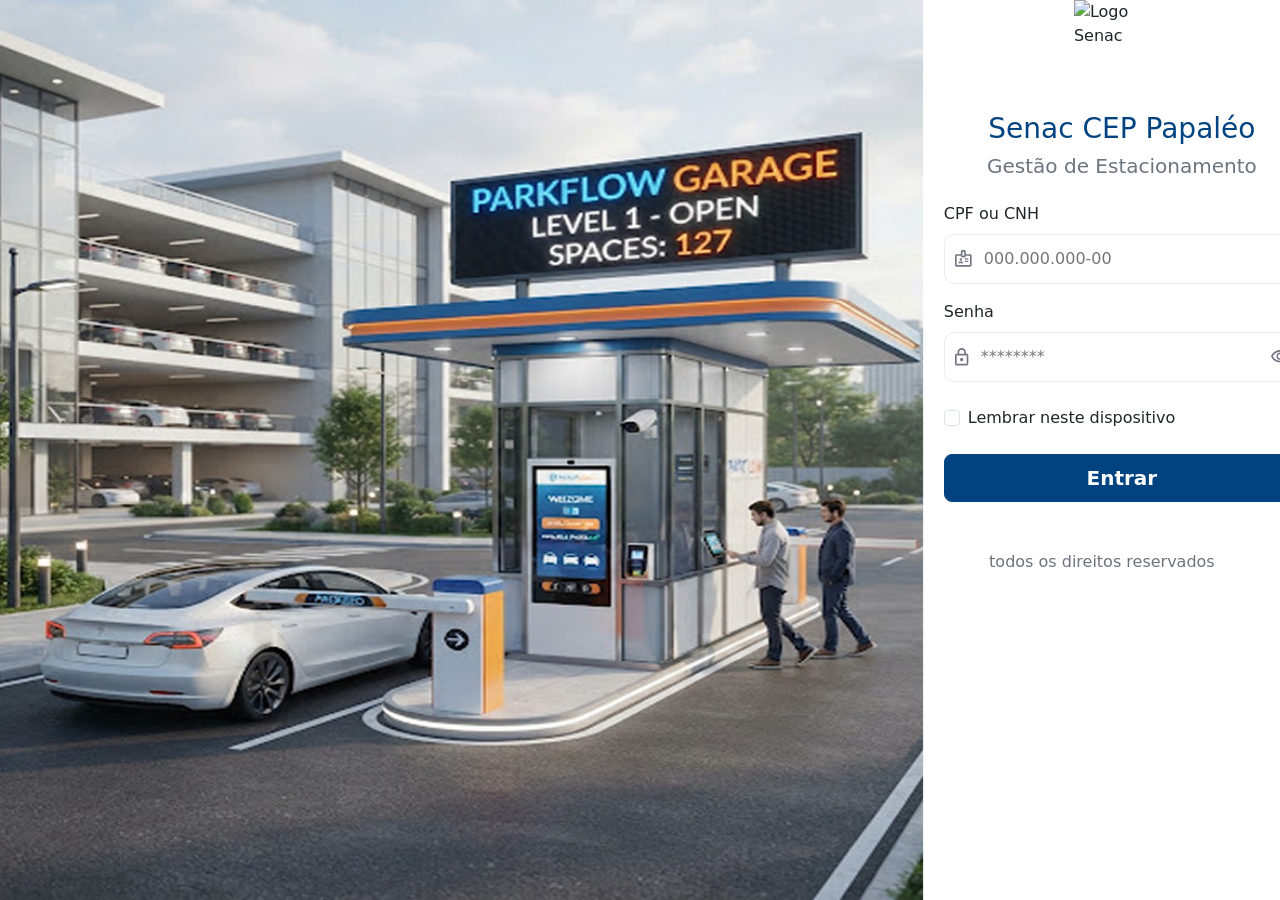
==== index.html @ 3d04de64 ":sparkles: feat: criacao da tela de login" ====
<!doctype html>
<html lang="pt-br">
  <head>
    <meta charset="utf-8">
    <meta name="viewport" content="width=device-width, initial-scale=1">
    <title>Login - Senac Parking</title>
    <link href="https://cdn.jsdelivr.net/npm/bootstrap@5.3.8/dist/css/bootstrap.min.css" rel="stylesheet" integrity="sha384-sRIl4kxILFvY47J16cr9ZwB07vP4J8+LH7qKQnuqkuIAvNWLzeN8tE5YBujZqJLB" crossorigin="anonymous">
    
    <link rel="stylesheet" href="static/css/base.css">

    <style>
        .inputForm {
        border: 1.5px solid #ecedec;
        border-radius: 10px;
        height: 50px;
        display: flex;
        align-items: center;
        padding-left: 10px;
        transition: 0.2s ease-in-out;
        }

        .input {
        margin-left: 10px;
        border-radius: 10px;
        border: none;
        width: 85%;
        height: 100%;
        }

        .input:focus {
        outline: none;
        }
        .inputForm:focus-within {
          border: 1.5px solid #2d79f3;
        }

    </style>

  </head>
  <body>
    
    <div class="d-md-flex">


        <img class="flex-fill img-fluid vh-100" src="static/Assets - projeto estacionamento/Professional parking facility background.png" alt="">
        

        <div class="flex-fill flex-column vw-100 vh-100 justify-content-center align-items-center">
            <div class="d-flex w-100 m-100 align-items-center flex-column" style="margin: 0 20px; 0 20px;">

                <img src="static/Assets - projeto estacionamento/senac.svg" alt="Logo Senac" class="mb-3" style="width: 96px; height: 96px;">

                <h1 class="text-center" style="font-size: 28px;">Senac CEP Papaléo</h1>
                <h2 class="text-center text-secondary" style="font-size: 20px;">Gestão de Estacionamento</h2>

                <form action="./apps/" method="post" class="w-100 mt-3">  <!-- ! formulario -->


                    <div class="mb-3"> 
                        <label for="cpf" class="form-label">CPF ou CNH</label>
                        <div class="inputForm"> <!-- ! Input cpf fazer o sistema de cpf -->
                            <img src="static/Assets - projeto estacionamento/Icon-cracha.svg" alt="" >
                            <input type="text" class="input" id="cpf" placeholder="000.000.000-00" required>
                        </div>
                    </div>

                    <div class="mb-4"> <!-- ! Input senha -->
                        <label for="exampleInputPassword1" class="form-label">Senha</label>
                        <div class="inputForm">
                            <img src="static/Assets - projeto estacionamento/Icon-cadeado.svg" alt="" >
                            <input type="password" class="input" id="exampleInputPassword1" required placeholder="********">
                            <img src="static/Assets - projeto estacionamento/Icon-eye.svg" alt="" >
                        </div>
                    </div>

                    <div class="mb-4 form-check">
                        <input type="checkbox" class="form-check-input" id="exampleCheck1">
                        <label class="form-check-label" for="exampleCheck1">Lembrar neste dispositivo</label>
                    </div>
                    <button type="submit" class="w-100 btn btn-primary btn-lg fw-bold">Entrar</button>

                </form> <!-- ! fim formulario -->
                
                
                
            </div>
            <div class="d-flex justify-content-center align-items-center mt-5">
                <p class="text-secondary">todos os direitos reservados</p>
            </div>
        </div>
    </div>



    <script src="https://cdn.jsdelivr.net/npm/bootstrap@5.3.8/dist/js/bootstrap.bundle.min.js" integrity="sha384-FKyoEForCGlyvwx9Hj09JcYn3nv7wiPVlz7YYwJrWVcXK/BmnVDxM+D2scQbITxI" crossorigin="anonymous"></script>
  </body>
</html>
---- static/css/base.css ----
:root,
[data-bs-theme=light] {
  --bs-blue: #004380;
  --bs-indigo: #6610f2;
  --bs-purple: #6f42c1;
  --bs-pink: #d63384;
  --bs-red: #dc3545;
  --bs-orange: #fd7e14;
  --bs-yellow: #ffc107;
  --bs-green: #198754;
  --bs-teal: #20c997;
  --bs-cyan: #0dcaf0;
  --bs-black: #000;
  --bs-white: #fff;
  --bs-gray: #6c757d;
  --bs-gray-dark: #343a40;
  --bs-gray-100: #f8f9fa;
  --bs-gray-200: #e9ecef;
  --bs-gray-300: #dee2e6;
  --bs-gray-400: #ced4da;
  --bs-gray-500: #adb5bd;
  --bs-gray-600: #6c757d;
  --bs-gray-700: #495057;
  --bs-gray-800: #343a40;
  --bs-gray-900: #212529;
  --bs-primary: #004380;
  --bs-secondary: #6c757d;
  --bs-success: #198754;
  --bs-info: #0dcaf0;
  --bs-warning: #ffc107;
  --bs-danger: #dc3545;
  --bs-light: #f8f9fa;
  --bs-dark: #212529;
  --bs-primary-rgb: 13, 110, 253;
  --bs-secondary-rgb: 108, 117, 125;
  --bs-success-rgb: 25, 135, 84;
  --bs-info-rgb: 13, 202, 240;
  --bs-warning-rgb: 255, 193, 7;
  --bs-danger-rgb: 220, 53, 69;
  --bs-light-rgb: 248, 249, 250;
  --bs-dark-rgb: 33, 37, 41;
  --bs-primary-text-emphasis: #052c65;
  --bs-secondary-text-emphasis: #2b2f32;
  --bs-success-text-emphasis: #0a3622;
  --bs-info-text-emphasis: #055160;
  --bs-warning-text-emphasis: #664d03;
  --bs-danger-text-emphasis: #58151c;
  --bs-light-text-emphasis: #495057;
  --bs-dark-text-emphasis: #495057;
  --bs-primary-bg-subtle: #cfe2ff;
  --bs-secondary-bg-subtle: #e2e3e5;
  --bs-success-bg-subtle: #d1e7dd;
  --bs-info-bg-subtle: #cff4fc;
  --bs-warning-bg-subtle: #fff3cd;
  --bs-danger-bg-subtle: #f8d7da;
  --bs-light-bg-subtle: #fcfcfd;
  --bs-dark-bg-subtle: #ced4da;
  --bs-primary-border-subtle: #9ec5fe;
  --bs-secondary-border-subtle: #c4c8cb;
  --bs-success-border-subtle: #a3cfbb;
  --bs-info-border-subtle: #9eeaf9;
  --bs-warning-border-subtle: #ffe69c;
  --bs-danger-border-subtle: #f1aeb5;
  --bs-light-border-subtle: #e9ecef;
  --bs-dark-border-subtle: #adb5bd;
  --bs-white-rgb: 255, 255, 255;
  --bs-black-rgb: 0, 0, 0;
  --bs-font-sans-serif: system-ui, -apple-system, "Segoe UI", Roboto, "Helvetica Neue", "Noto Sans", "Liberation Sans", Arial, sans-serif, "Apple Color Emoji", "Segoe UI Emoji", "Segoe UI Symbol", "Noto Color Emoji";
  --bs-font-monospace: SFMono-Regular, Menlo, Monaco, Consolas, "Liberation Mono", "Courier New", monospace;
  --bs-gradient: linear-gradient(180deg, rgba(255, 255, 255, 0.15), rgba(255, 255, 255, 0));
  --bs-body-font-family: var(--bs-font-sans-serif);
  --bs-body-font-size: 1rem;
  --bs-body-font-weight: 400;
  --bs-body-line-height: 1.5;
  --bs-body-color: #212529;
  --bs-body-color-rgb: 33, 37, 41;
  --bs-body-bg: #fff;
  --bs-body-bg-rgb: 255, 255, 255;
  --bs-emphasis-color: #000;
  --bs-emphasis-color-rgb: 0, 0, 0;
  --bs-secondary-color: rgba(33, 37, 41, 0.75);
  --bs-secondary-color-rgb: 33, 37, 41;
  --bs-secondary-bg: #e9ecef;
  --bs-secondary-bg-rgb: 233, 236, 239;
  --bs-tertiary-color: rgba(33, 37, 41, 0.5);
  --bs-tertiary-color-rgb: 33, 37, 41;
  --bs-tertiary-bg: #f8f9fa;
  --bs-tertiary-bg-rgb: 248, 249, 250;
  --bs-heading-color: inherit;
  --bs-link-color: #0d6efd;
  --bs-link-color-rgb: 13, 110, 253;
  --bs-link-decoration: underline;
  --bs-link-hover-color: #0a58ca;
  --bs-link-hover-color-rgb: 10, 88, 202;
  --bs-code-color: #d63384;
  --bs-highlight-color: #212529;
  --bs-highlight-bg: #fff3cd;
  --bs-border-width: 1px;
  --bs-border-style: solid;
  --bs-border-color: #dee2e6;
  --bs-border-color-translucent: rgba(0, 0, 0, 0.175);
  --bs-border-radius: 0.375rem;
  --bs-border-radius-sm: 0.25rem;
  --bs-border-radius-lg: 0.5rem;
  --bs-border-radius-xl: 1rem;
  --bs-border-radius-xxl: 2rem;
  --bs-border-radius-2xl: var(--bs-border-radius-xxl);
  --bs-border-radius-pill: 50rem;
  --bs-box-shadow: 0 0.5rem 1rem rgba(0, 0, 0, 0.15);
  --bs-box-shadow-sm: 0 0.125rem 0.25rem rgba(0, 0, 0, 0.075);
  --bs-box-shadow-lg: 0 1rem 3rem rgba(0, 0, 0, 0.175);
  --bs-box-shadow-inset: inset 0 1px 2px rgba(0, 0, 0, 0.075);
  --bs-focus-ring-width: 0.25rem;
  --bs-focus-ring-opacity: 0.25;
  --bs-focus-ring-color: rgba(13, 110, 253, 0.25);
  --bs-form-valid-color: #198754;
  --bs-form-valid-border-color: #198754;
  --bs-form-invalid-color: #dc3545;
  --bs-form-invalid-border-color: #dc3545;

}



[data-bs-theme=dark] {
  color-scheme: dark;
  --bs-body-color: #dee2e6;
  --bs-body-color-rgb: 222, 226, 230;
  --bs-body-bg: #212529;
  --bs-body-bg-rgb: 33, 37, 41;
  --bs-emphasis-color: #fff;
  --bs-emphasis-color-rgb: 255, 255, 255;
  --bs-secondary-color: rgba(222, 226, 230, 0.75);
  --bs-secondary-color-rgb: 222, 226, 230;
  --bs-secondary-bg: #343a40;
  --bs-secondary-bg-rgb: 52, 58, 64;
  --bs-tertiary-color: rgba(222, 226, 230, 0.5);
  --bs-tertiary-color-rgb: 222, 226, 230;
  --bs-tertiary-bg: #2b3035;
  --bs-tertiary-bg-rgb: 43, 48, 53;
  --bs-primary-text-emphasis: #6ea8fe;
  --bs-secondary-text-emphasis: #a7acb1;
  --bs-success-text-emphasis: #75b798;
  --bs-info-text-emphasis: #6edff6;
  --bs-warning-text-emphasis: #ffda6a;
  --bs-danger-text-emphasis: #ea868f;
  --bs-light-text-emphasis: #f8f9fa;
  --bs-dark-text-emphasis: #dee2e6;
  --bs-primary-bg-subtle: #031633;
  --bs-secondary-bg-subtle: #161719;
  --bs-success-bg-subtle: #051b11;
  --bs-info-bg-subtle: #032830;
  --bs-warning-bg-subtle: #332701;
  --bs-danger-bg-subtle: #2c0b0e;
  --bs-light-bg-subtle: #343a40;
  --bs-dark-bg-subtle: #1a1d20;
  --bs-primary-border-subtle: #084298;
  --bs-secondary-border-subtle: #41464b;
  --bs-success-border-subtle: #0f5132;
  --bs-info-border-subtle: #087990;
  --bs-warning-border-subtle: #997404;
  --bs-danger-border-subtle: #842029;
  --bs-light-border-subtle: #495057;
  --bs-dark-border-subtle: #343a40;
  --bs-heading-color: inherit;
  --bs-link-color: #6ea8fe;
  --bs-link-hover-color: #8bb9fe;
  --bs-link-color-rgb: 110, 168, 254;
  --bs-link-hover-color-rgb: 139, 185, 254;
  --bs-code-color: #e685b5;
  --bs-highlight-color: #dee2e6;
  --bs-highlight-bg: #664d03;
  --bs-border-color: #495057;
  --bs-border-color-translucent: rgba(255, 255, 255, 0.15);
  --bs-form-valid-color: #75b798;
  --bs-form-valid-border-color: #75b798;
  --bs-form-invalid-color: #ea868f;
  --bs-form-invalid-border-color: #ea868f;
}

.btn-primary {
  --bs-btn-color: #fff;
  --bs-btn-bg: var(--bs-blue);
  --bs-btn-border-color: var(--bs-blue);
  --bs-btn-hover-color: #fff;
  --bs-btn-hover-bg: #0b5ed7;
  --bs-btn-hover-border-color: #0a58ca;
  --bs-btn-focus-shadow-rgb: 49, 132, 253;
  --bs-btn-active-color: #fff;
  --bs-btn-active-bg: #0a58ca;
  --bs-btn-active-border-color: #0a53be;
  --bs-btn-active-shadow: inset 0 3px 5px rgba(0, 0, 0, 0.125);
  --bs-btn-disabled-color: #fff;
  --bs-btn-disabled-bg: #0d6efd;
  --bs-btn-disabled-border-color: #0d6efd;
}


h1, h2, h3, h4, h5, h6 {
  color: var(--bs-blue);
  margin-top: 0;
  margin-bottom: 0.5rem;
  font-weight: 500;
  line-height: 1.2;
}
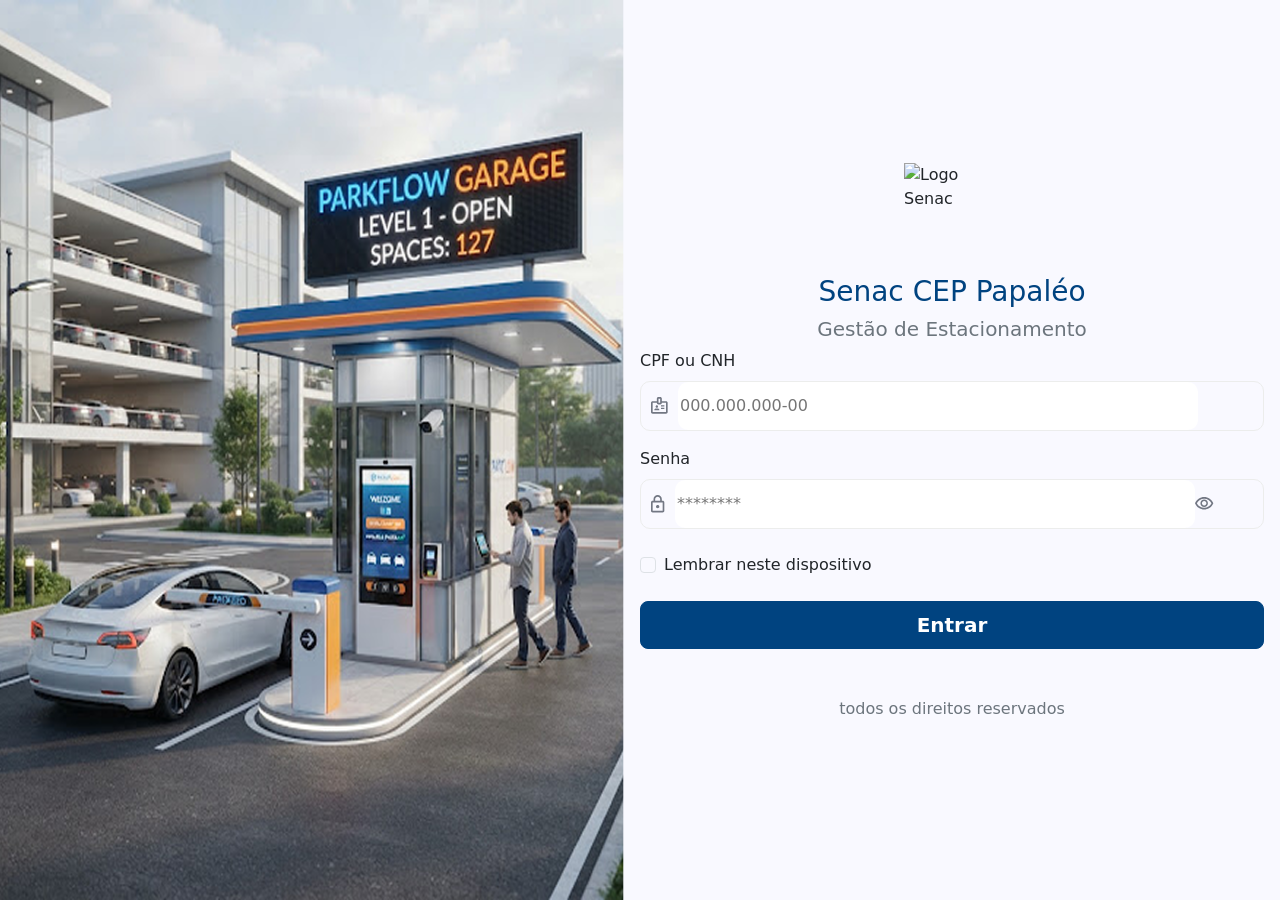
==== commit c1711649: ":wrench: fix: Consertei o scrool pro lado" ====
--- a/index.html
+++ b/index.html
@@ -9,6 +9,7 @@
     <link rel="stylesheet" href="static/css/base.css">
 
     <style>
+
         .inputForm {
         border: 1.5px solid #ecedec;
         border-radius: 10px;
@@ -33,59 +34,81 @@
         .inputForm:focus-within {
           border: 1.5px solid #2d79f3;
         }
+        .row {--bs-gutter-x: 0rem;}
+
+        .ajuste {
+          position: relative;
+        }
+        .ajuste .box {
+          position: absolute;
+          top: 0;
+          left: 0;
+          width: 100px;
+          height: 100px;
+          background-color: rgba(0, 0, 0, 0.5);
+        }
+
+        @media (max-width: 768px) {
+          .ajuste {
+            display: none;
+          }
+
+          .login{
+            margin: 20px;
+          }
+
+        }
+
 
     </style>
 
   </head>
   <body>
     
-    <div class="d-md-flex">
-
-
-        <img class="flex-fill img-fluid vh-100" src="static/Assets - projeto estacionamento/Professional parking facility background.png" alt="">
+    <div class="container-flud m-0 p-0">
+        <div class="row">
         
-
-        <div class="flex-fill flex-column vw-100 vh-100 justify-content-center align-items-center">
-            <div class="d-flex w-100 m-100 align-items-center flex-column" style="margin: 0 20px; 0 20px;">
-
-                <img src="static/Assets - projeto estacionamento/senac.svg" alt="Logo Senac" class="mb-3" style="width: 96px; height: 96px;">
-
-                <h1 class="text-center" style="font-size: 28px;">Senac CEP Papaléo</h1>
-                <h2 class="text-center text-secondary" style="font-size: 20px;">Gestão de Estacionamento</h2>
-
-                <form action="./apps/" method="post" class="w-100 mt-3">  <!-- ! formulario -->
-
-
-                    <div class="mb-3"> 
-                        <label for="cpf" class="form-label">CPF ou CNH</label>
-                        <div class="inputForm"> <!-- ! Input cpf fazer o sistema de cpf -->
-                            <img src="static/Assets - projeto estacionamento/Icon-cracha.svg" alt="" >
-                            <input type="text" class="input" id="cpf" placeholder="000.000.000-00" required>
-                        </div>
-                    </div>
-
-                    <div class="mb-4"> <!-- ! Input senha -->
-                        <label for="exampleInputPassword1" class="form-label">Senha</label>
-                        <div class="inputForm">
-                            <img src="static/Assets - projeto estacionamento/Icon-cadeado.svg" alt="" >
-                            <input type="password" class="input" id="exampleInputPassword1" required placeholder="********">
-                            <img src="static/Assets - projeto estacionamento/Icon-eye.svg" alt="" >
-                        </div>
-                    </div>
-
-                    <div class="mb-4 form-check">
-                        <input type="checkbox" class="form-check-input" id="exampleCheck1">
-                        <label class="form-check-label" for="exampleCheck1">Lembrar neste dispositivo</label>
-                    </div>
-                    <button type="submit" class="w-100 btn btn-primary btn-lg fw-bold">Entrar</button>
-
-                </form> <!-- ! fim formulario -->
-                
-                
+        
+            <div class="ajuste col">
+                <img class="flex-fill img-fluid vh-100" src="static/Assets - projeto estacionamento/Professional parking facility background.png" alt="">
                 
             </div>
-            <div class="d-flex justify-content-center align-items-center mt-5">
-                <p class="text-secondary">todos os direitos reservados</p>
+        
+        
+            <div class="login col d-flex flex-column justify-content-center align-items-center p-0 me-3 ms-3  ">
+                <div class="d-flex w-100 m-100 align-items-center flex-column">
+                    <img src="static/Assets - projeto estacionamento/senac.svg" alt="Logo Senac" class="mb-3" style="width: 96px; height: 96px;">
+                    <h1 class="text-center" style="font-size: 28px;">Senac CEP Papaléo</h1>
+                    <h2 class="text-center text-secondary" style="font-size: 20px;">Gestão de Estacionamento</h2>
+                    <form action="./apps/" method="post" class="w-100 ">  <!-- ! formulario -->
+                        <div class="mb-3">
+                            <label for="cpf" class="form-label">CPF ou CNH</label>
+                            <div class="inputForm"> <!-- ! Input cpf fazer o sistema de cpf -->
+                                <img src="static/Assets - projeto estacionamento/Icon-cracha.svg" alt="" >
+                                <input type="text" class="input" id="cpf" placeholder="000.000.000-00" required>
+                            </div>
+                        </div>
+                        <div class="mb-4"> <!-- ! Input senha -->
+                            <label for="exampleInputPassword1" class="form-label">Senha</label>
+                            <div class="inputForm">
+                                <img src="static/Assets - projeto estacionamento/Icon-cadeado.svg" alt="" >
+                                <input type="password" class="input" id="exampleInputPassword1" required placeholder="********">
+                                <img src="static/Assets - projeto estacionamento/Icon-eye.svg" alt="" >
+                            </div>
+                        </div>
+                        <div class="mb-4 form-check">
+                            <input type="checkbox" class="form-check-input" id="exampleCheck1">
+                            <label class="form-check-label" for="exampleCheck1">Lembrar neste dispositivo</label>
+                        </div>
+                        <button type="submit" class="w-100 btn btn-primary btn-lg fw-bold">Entrar</button>
+                    </form> <!-- ! fim formulario -->
+        
+        
+        
+                </div>
+                <div class="d-flex justify-content-center align-items-center mt-5">
+                    <p class="text-secondary">todos os direitos reservados</p>
+                </div>
             </div>
         </div>
     </div>
--- a/static/css/base.css
+++ b/static/css/base.css
@@ -74,8 +74,8 @@
   --bs-body-line-height: 1.5;
   --bs-body-color: #212529;
   --bs-body-color-rgb: 33, 37, 41;
-  --bs-body-bg: #fff;
-  --bs-body-bg-rgb: 255, 255, 255;
+  --bs-body-bg: #f9f9ff;
+  --bs-body-bg-rgb: 249, 249, 255;
   --bs-emphasis-color: #000;
   --bs-emphasis-color-rgb: 0, 0, 0;
   --bs-secondary-color: rgba(33, 37, 41, 0.75);
@@ -196,6 +196,13 @@
 }
 
 
+body {
+  background-color: var(--bs-body-bg);
+  -webkit-text-size-adjust: 100%;
+  -webkit-tap-highlight-color: rgba(0, 0, 0, 0);
+}
+
+
 h1, h2, h3, h4, h5, h6 {
   color: var(--bs-blue);
   margin-top: 0;
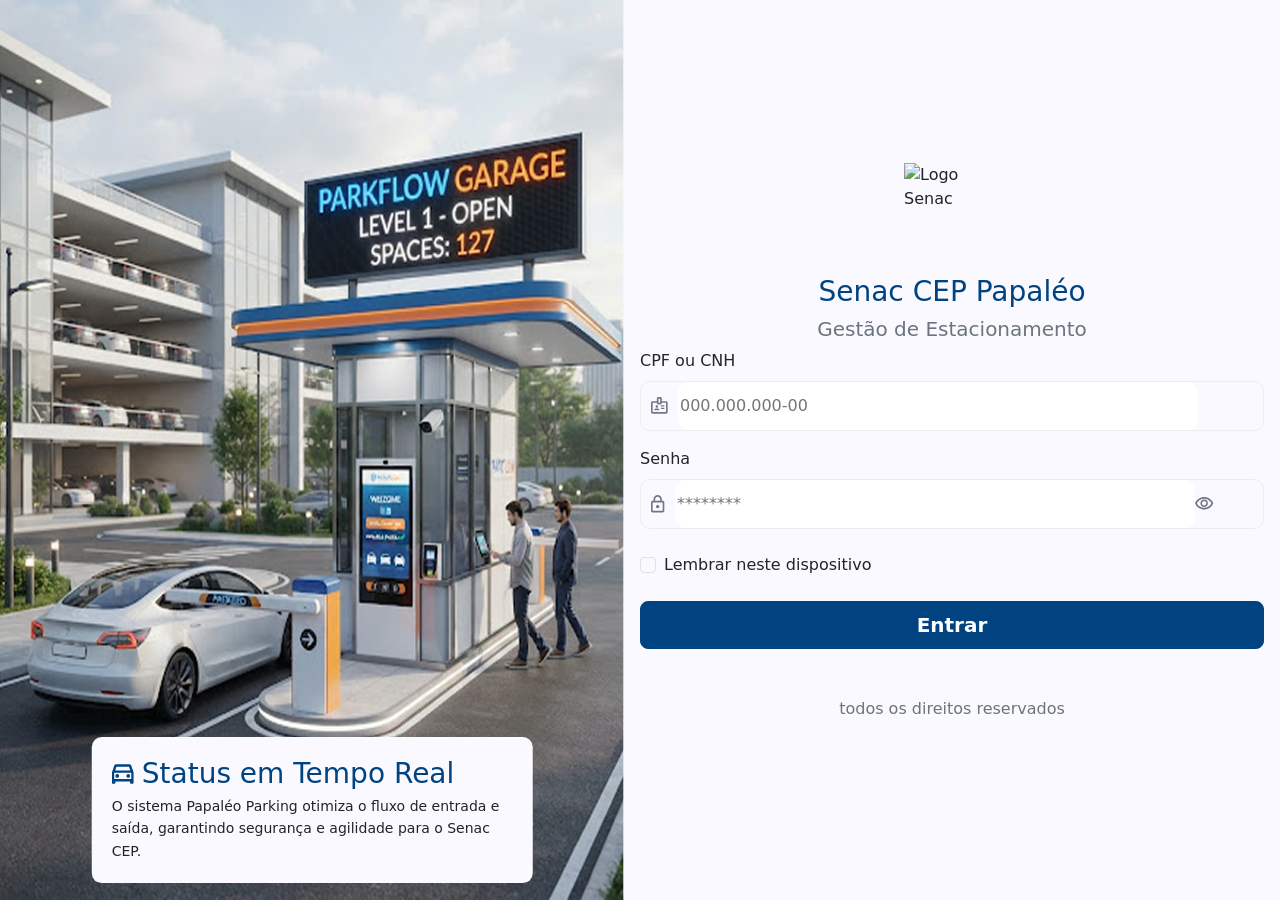
==== commit fd474832: ":sparkles: feat: card na imagem do login" ====
--- a/index.html
+++ b/index.html
@@ -41,12 +41,18 @@
         }
         .ajuste .box {
           position: absolute;
-          top: 0;
-          left: 0;
-          width: 100px;
-          height: 100px;
-          background-color: rgba(0, 0, 0, 0.5);
+          top: 90%;
+          width: 440.5px;
+          height: auto;
+          background-color: var(--bs-body-bg);
+          padding: 20px;
+          border-radius: 10px;
         }
+        .box p {
+          font-size: 14px;
+          line-height: 22.75px;
+        }
+       
 
         @media (max-width: 768px) {
           .ajuste {
@@ -71,7 +77,15 @@
         
             <div class="ajuste col">
                 <img class="flex-fill img-fluid vh-100" src="static/Assets - projeto estacionamento/Professional parking facility background.png" alt="">
-                
+                <div class="box position-absolute start-50 translate-middle">
+
+                    <div class="d-flex justify-content-start align-items-center mb-1 gap-2">
+                        <img src="static/Assets - projeto estacionamento/Icon-carro.svg" alt="" class="img-fluid" style="width: 22px; height: 22px;">
+                        <h3 class="mb-0">Status em Tempo Real</h3>
+                    </div>
+                    <p class="text-start mb-0">O sistema Papaléo Parking otimiza o fluxo de entrada e saída, garantindo segurança e agilidade para o Senac CEP.</p>
+
+                </div>
             </div>
         
         
